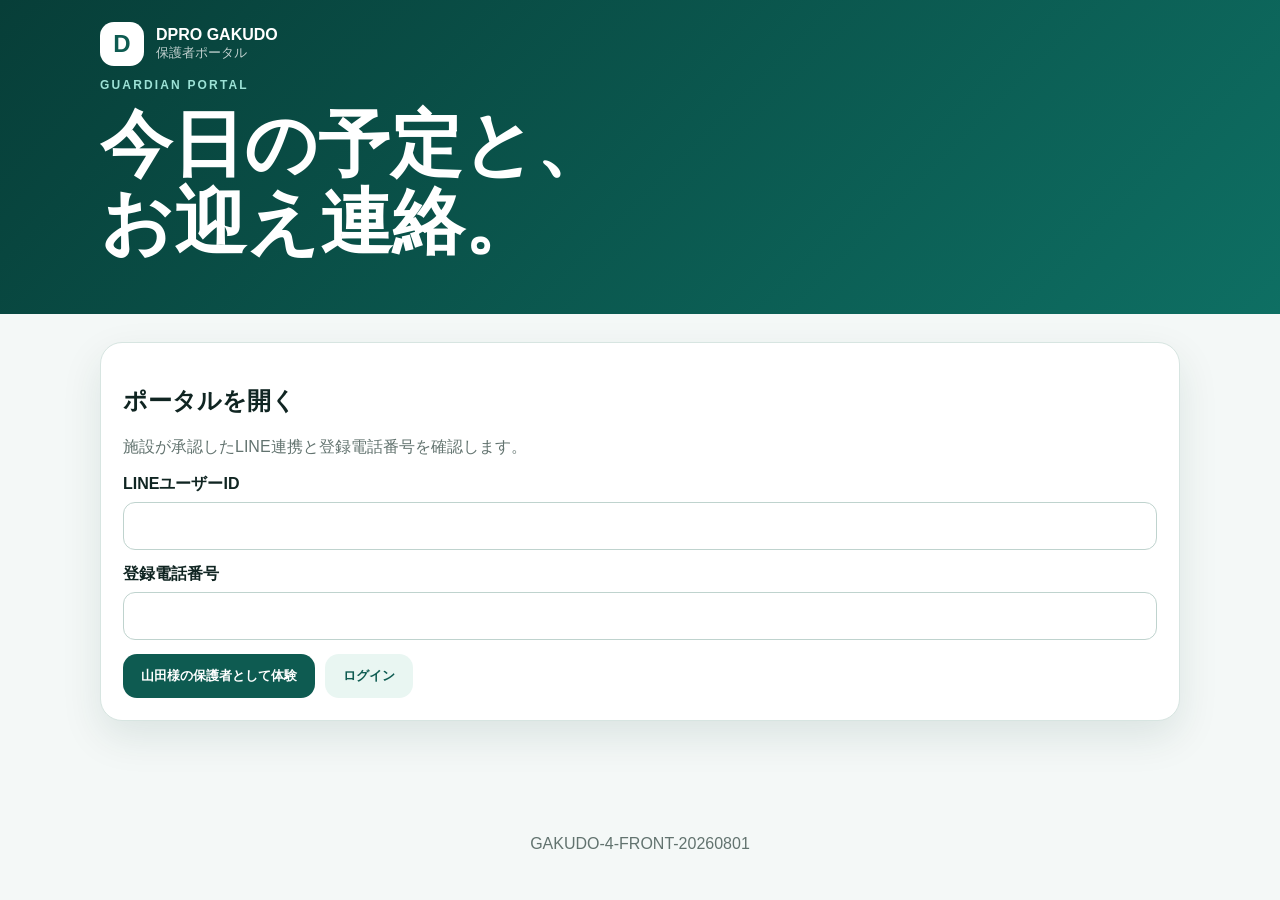
==== member.html @ 1270b54a "Add files via upload" ====
<!doctype html><html lang="ja"><head><meta charset="utf-8"><meta name="viewport" content="width=device-width,initial-scale=1,viewport-fit=cover"><meta name="theme-color" content="#0e5b51"><meta name="robots" content="noindex,nofollow"><title>DPRO 学童保育｜保護者ポータル</title><link rel="stylesheet" href="styles.css"><script src="https://static.line-scdn.net/liff/edge/2/sdk.js"></script></head><body><header class="hero compact"><div class="wrap brand"><span class="mark">D</span><div><strong>DPRO GAKUDO</strong><small>保護者ポータル</small></div></div><div class="wrap"><p class="eyebrow">GUARDIAN PORTAL</p><h1>今日の予定と、<br>お迎え連絡。</h1></div></header><main class="wrap main"><div id="status" class="status" aria-live="polite"></div><section id="login" class="card"><h2>ポータルを開く</h2><p class="hint">施設が承認したLINE連携と登録電話番号を確認します。</p><div class="field"><label for="lineUserId">LINEユーザーID</label><input id="lineUserId" class="control" autocomplete="off"></div><div class="field"><label for="phone">登録電話番号</label><input id="phone" class="control" type="tel" inputmode="tel"></div><div class="buttons"><button id="demoLogin" class="btn primary" type="button">山田様の保護者として体験</button><button id="loginBtn" class="btn secondary" type="button">ログイン</button></div></section><section id="portal" class="hidden"><div class="card profile"><div><span class="badge">保護者</span><h2 id="guardianName"></h2><p id="facilityName" class="muted"></p></div><button id="logout" class="btn danger" type="button">ログアウト</button></div><section class="card"><div class="section-head"><h2>児童・利用予定</h2><button id="reload" class="mini" type="button">更新</button></div><div id="children"></div></section><section class="card"><h2>欠席・利用変更</h2><form id="changeForm"><div class="two"><div class="field"><label>児童</label><select id="changeChild" class="control"></select></div><div class="field"><label>対象日</label><input id="changeDate" class="control" type="date" required></div></div><div class="field"><label>申請内容</label><select id="changeType" class="control"><option value="absence">欠席</option><option value="add_day">利用日を追加</option><option value="change_arrival">入室時刻を変更</option><option value="change_departure">退室時刻を変更</option><option value="change_method">退室方法を変更</option></select></div><div class="two"><div class="field"><label>入室時刻</label><input id="arrivalTime" class="control" type="time" step="1800"></div><div class="field"><label>退室時刻</label><input id="departureTime" class="control" type="time" step="1800"></div></div><div class="field"><label>退室方法</label><select id="departureMethod" class="control"><option value="">変更なし</option><option value="guardian_pickup">保護者お迎え</option><option value="authorized_pickup">代理お迎え</option><option value="solo_return">一人帰り</option><option value="facility_shuttle">施設送迎</option><option value="other">その他</option></select></div><div class="field"><label>理由・連絡事項</label><textarea id="changeReason" class="control" maxlength="1000"></textarea></div><button class="btn primary" type="submit">申請を送信</button></form></section><section class="card"><h2>お迎え変更</h2><form id="pickupForm"><div class="two"><div class="field"><label>児童</label><select id="pickupChild" class="control"></select></div><div class="field"><label>対象日</label><input id="pickupDate" class="control" type="date" required></div></div><div class="two"><div class="field"><label>退室時刻</label><input id="pickupTime" class="control" type="time" step="1800" required></div><div class="field"><label>お迎え方法</label><select id="pickupMethod" class="control"><option value="guardian_pickup">保護者お迎え</option><option value="authorized_pickup">登録済み代理お迎え</option><option value="solo_return">一人帰り</option><option value="facility_shuttle">施設送迎</option><option value="other">その他</option></select></div></div><div id="pickupPersonField" class="field hidden"><label>代理お迎え者</label><select id="pickupPerson" class="control"></select></div><div class="field"><label>理由・確認事項</label><textarea id="pickupReason" class="control" maxlength="1000"></textarea></div><button class="btn primary" type="submit">お迎え変更を申請</button></form></section><section class="card"><h2>一人帰り許可申請</h2><form id="soloForm"><div class="field"><label>児童</label><select id="soloChild" class="control"></select></div><div class="two"><div class="field"><label>開始日</label><input id="soloFrom" class="control" type="date" required></div><div class="field"><label>終了日</label><input id="soloTo" class="control" type="date" required></div></div><div class="field"><label>許可曜日</label><div id="weekdays" class="checks"><label><input type="checkbox" value="1" checked>月</label><label><input type="checkbox" value="2" checked>火</label><label><input type="checkbox" value="3" checked>水</label><label><input type="checkbox" value="4" checked>木</label><label><input type="checkbox" value="5" checked>金</label></div></div><div class="field"><label>帰宅開始時刻</label><input id="soloTime" class="control" type="time" step="1800" required></div><div class="field"><label>帰宅経路</label><textarea id="routeNote" class="control" maxlength="1000"></textarea></div><div class="field"><label>緊急時の対応</label><textarea id="emergencyInstruction" class="control" maxlength="1000"></textarea></div><button class="btn primary" type="submit">許可申請を送信</button></form></section><section class="card"><h2>施設からのお知らせ</h2><div id="announcements"></div></section><section class="card"><h2>申請履歴</h2><div id="history"></div></section><section class="card"><h2>施設へ連絡</h2><form id="messageForm"><div class="field"><label>児童</label><select id="messageChild" class="control"><option value="">施設全体への連絡</option></select></div><div class="field"><label>件名</label><input id="messageSubject" class="control" maxlength="120"></div><div class="field"><label>連絡内容</label><textarea id="messageBody" class="control" maxlength="2000" required></textarea></div><button class="btn primary" type="submit">施設へ送信</button></form><div id="messages"></div></section></section></main><footer class="footer"><span id="version"></span></footer><script src="config.js"></script><script src="common.js"></script><script src="member.js"></script></body></html>
---- styles.css ----
:root{--green:#0e5b51;--mint:#e9f6f2;--ink:#102522;--muted:#62736f;--line:#d7e5e1;--danger:#a33a3a;--white:#fff;--shadow:0 16px 40px rgba(8,55,49,.1)}*{box-sizing:border-box}html{background:#f4f8f7;color:var(--ink);font-family:-apple-system,BlinkMacSystemFont,"Segoe UI","Noto Sans JP",sans-serif}body{margin:0;overflow-x:hidden}.wrap{width:min(1080px,calc(100% - 32px));margin:auto}.hero{background:linear-gradient(135deg,#073e38,#0e6f63);color:#fff;padding:22px 0 70px;position:relative}.hero.compact{padding-bottom:38px}.brand{display:flex;gap:12px;align-items:center}.brand strong,.brand small{display:block}.brand small{opacity:.75}.mark{display:grid;place-items:center;width:44px;height:44px;border-radius:14px;background:#fff;color:var(--green);font-weight:900;font-size:24px}.hero-copy{padding-top:56px}.eyebrow{font-size:12px;letter-spacing:.18em;font-weight:800;color:#9ce2d6}.hero h1{font-size:clamp(36px,8vw,72px);line-height:1.08;margin:.2em 0}.hero p{max-width:650px}.main{padding:28px 0 72px}.grid,.dashboard{display:grid;grid-template-columns:repeat(3,minmax(0,1fr));gap:18px}.card{background:#fff;border:1px solid var(--line);border-radius:22px;padding:22px;margin:0 0 18px;box-shadow:var(--shadow)}.num{font-weight:900;color:#58a99e}.btn{border:0;border-radius:14px;padding:13px 18px;font-weight:800;cursor:pointer;text-decoration:none;display:inline-flex;justify-content:center}.primary{background:var(--green);color:#fff}.secondary{background:var(--mint);color:var(--green)}.danger{background:#fff0f0;color:var(--danger);border:1px solid #f0caca}.buttons{display:flex;gap:10px;flex-wrap:wrap}.field{margin:0 0 14px}.field label{display:block;font-weight:750;margin-bottom:7px}.control{width:100%;min-height:48px;border:1px solid #bfd3ce;border-radius:12px;padding:10px 12px;background:#fff;font:inherit}textarea.control{min-height:100px;resize:vertical}.two{display:grid;grid-template-columns:1fr 1fr;gap:12px}.status{display:none;padding:14px 16px;border-radius:14px;margin-bottom:16px}.status.show{display:block}.status.ok{background:#e8f7ef;color:#17643e}.status.error{background:#fff0f0;color:#9b3030}.hidden{display:none!important}.profile,.section-head{display:flex;justify-content:space-between;gap:14px;align-items:center}.badge,.pill{display:inline-flex;padding:5px 10px;border-radius:999px;background:var(--mint);color:var(--green);font-size:12px;font-weight:800}.muted,.hint{color:var(--muted)}.child-card{border:1px solid var(--line);border-radius:16px;padding:16px;margin-top:12px}.plan{display:grid;grid-template-columns:100px 1fr auto;gap:12px;align-items:center;border-top:1px solid var(--line);padding:12px 0}.plan:first-of-type{border-top:0}.alert{padding:10px 12px;border-radius:12px;background:#fff4dd;color:#775100;font-weight:700}.item{border-bottom:1px solid var(--line);padding:13px 0}.item:last-child{border-bottom:0}.item h3{margin:0 0 5px}.mini{border:1px solid var(--line);background:#fff;border-radius:10px;padding:8px 12px}.checks{display:flex;gap:8px;flex-wrap:wrap}.checks label{background:var(--mint);padding:9px 11px;border-radius:10px}.footer{text-align:center;padding:24px;color:var(--muted)}@media(max-width:760px){.grid,.two{grid-template-columns:1fr}.profile{align-items:flex-start}.plan{grid-template-columns:1fr}.buttons .btn{width:100%}.hero h1{font-size:40px}.card{padding:18px;border-radius:18px}}
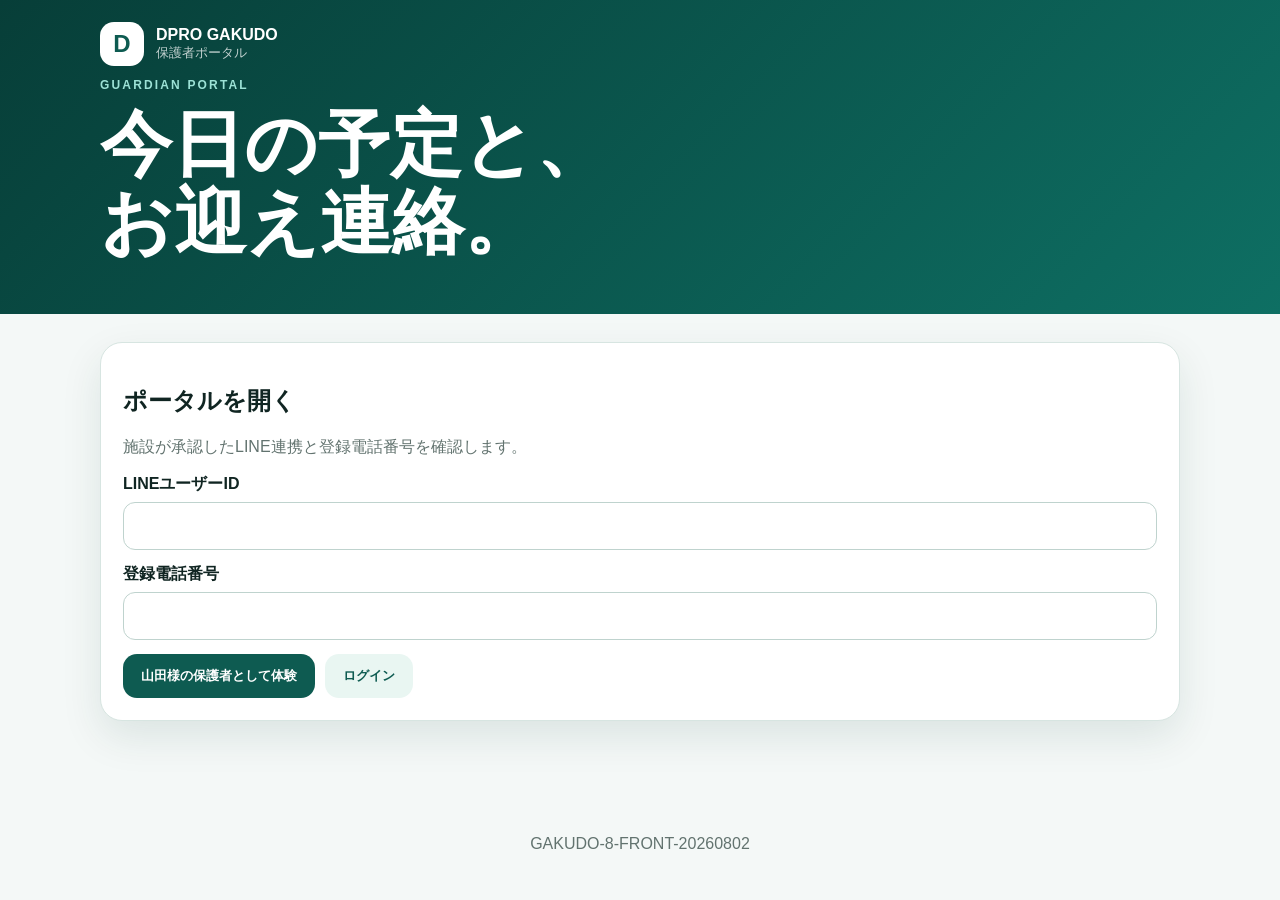
==== commit e7ff8b2d: "Add files via upload" ====
--- a/member.html
+++ b/member.html
@@ -1 +1,2 @@
-<!doctype html><html lang="ja"><head><meta charset="utf-8"><meta name="viewport" content="width=device-width,initial-scale=1,viewport-fit=cover"><meta name="theme-color" content="#0e5b51"><meta name="robots" content="noindex,nofollow"><title>DPRO 学童保育｜保護者ポータル</title><link rel="stylesheet" href="styles.css"><script src="https://static.line-scdn.net/liff/edge/2/sdk.js"></script></head><body><header class="hero compact"><div class="wrap brand"><span class="mark">D</span><div><strong>DPRO GAKUDO</strong><small>保護者ポータル</small></div></div><div class="wrap"><p class="eyebrow">GUARDIAN PORTAL</p><h1>今日の予定と、<br>お迎え連絡。</h1></div></header><main class="wrap main"><div id="status" class="status" aria-live="polite"></div><section id="login" class="card"><h2>ポータルを開く</h2><p class="hint">施設が承認したLINE連携と登録電話番号を確認します。</p><div class="field"><label for="lineUserId">LINEユーザーID</label><input id="lineUserId" class="control" autocomplete="off"></div><div class="field"><label for="phone">登録電話番号</label><input id="phone" class="control" type="tel" inputmode="tel"></div><div class="buttons"><button id="demoLogin" class="btn primary" type="button">山田様の保護者として体験</button><button id="loginBtn" class="btn secondary" type="button">ログイン</button></div></section><section id="portal" class="hidden"><div class="card profile"><div><span class="badge">保護者</span><h2 id="guardianName"></h2><p id="facilityName" class="muted"></p></div><button id="logout" class="btn danger" type="button">ログアウト</button></div><section class="card"><div class="section-head"><h2>児童・利用予定</h2><button id="reload" class="mini" type="button">更新</button></div><div id="children"></div></section><section class="card"><h2>欠席・利用変更</h2><form id="changeForm"><div class="two"><div class="field"><label>児童</label><select id="changeChild" class="control"></select></div><div class="field"><label>対象日</label><input id="changeDate" class="control" type="date" required></div></div><div class="field"><label>申請内容</label><select id="changeType" class="control"><option value="absence">欠席</option><option value="add_day">利用日を追加</option><option value="change_arrival">入室時刻を変更</option><option value="change_departure">退室時刻を変更</option><option value="change_method">退室方法を変更</option></select></div><div class="two"><div class="field"><label>入室時刻</label><input id="arrivalTime" class="control" type="time" step="1800"></div><div class="field"><label>退室時刻</label><input id="departureTime" class="control" type="time" step="1800"></div></div><div class="field"><label>退室方法</label><select id="departureMethod" class="control"><option value="">変更なし</option><option value="guardian_pickup">保護者お迎え</option><option value="authorized_pickup">代理お迎え</option><option value="solo_return">一人帰り</option><option value="facility_shuttle">施設送迎</option><option value="other">その他</option></select></div><div class="field"><label>理由・連絡事項</label><textarea id="changeReason" class="control" maxlength="1000"></textarea></div><button class="btn primary" type="submit">申請を送信</button></form></section><section class="card"><h2>お迎え変更</h2><form id="pickupForm"><div class="two"><div class="field"><label>児童</label><select id="pickupChild" class="control"></select></div><div class="field"><label>対象日</label><input id="pickupDate" class="control" type="date" required></div></div><div class="two"><div class="field"><label>退室時刻</label><input id="pickupTime" class="control" type="time" step="1800" required></div><div class="field"><label>お迎え方法</label><select id="pickupMethod" class="control"><option value="guardian_pickup">保護者お迎え</option><option value="authorized_pickup">登録済み代理お迎え</option><option value="solo_return">一人帰り</option><option value="facility_shuttle">施設送迎</option><option value="other">その他</option></select></div></div><div id="pickupPersonField" class="field hidden"><label>代理お迎え者</label><select id="pickupPerson" class="control"></select></div><div class="field"><label>理由・確認事項</label><textarea id="pickupReason" class="control" maxlength="1000"></textarea></div><button class="btn primary" type="submit">お迎え変更を申請</button></form></section><section class="card"><h2>一人帰り許可申請</h2><form id="soloForm"><div class="field"><label>児童</label><select id="soloChild" class="control"></select></div><div class="two"><div class="field"><label>開始日</label><input id="soloFrom" class="control" type="date" required></div><div class="field"><label>終了日</label><input id="soloTo" class="control" type="date" required></div></div><div class="field"><label>許可曜日</label><div id="weekdays" class="checks"><label><input type="checkbox" value="1" checked>月</label><label><input type="checkbox" value="2" checked>火</label><label><input type="checkbox" value="3" checked>水</label><label><input type="checkbox" value="4" checked>木</label><label><input type="checkbox" value="5" checked>金</label></div></div><div class="field"><label>帰宅開始時刻</label><input id="soloTime" class="control" type="time" step="1800" required></div><div class="field"><label>帰宅経路</label><textarea id="routeNote" class="control" maxlength="1000"></textarea></div><div class="field"><label>緊急時の対応</label><textarea id="emergencyInstruction" class="control" maxlength="1000"></textarea></div><button class="btn primary" type="submit">許可申請を送信</button></form></section><section class="card"><h2>施設からのお知らせ</h2><div id="announcements"></div></section><section class="card"><h2>申請履歴</h2><div id="history"></div></section><section class="card"><h2>施設へ連絡</h2><form id="messageForm"><div class="field"><label>児童</label><select id="messageChild" class="control"><option value="">施設全体への連絡</option></select></div><div class="field"><label>件名</label><input id="messageSubject" class="control" maxlength="120"></div><div class="field"><label>連絡内容</label><textarea id="messageBody" class="control" maxlength="2000" required></textarea></div><button class="btn primary" type="submit">施設へ送信</button></form><div id="messages"></div></section></section></main><footer class="footer"><span id="version"></span></footer><script src="config.js"></script><script src="common.js"></script><script src="member.js"></script></body></html>+<!DOCTYPE html>
+<html lang="ja"><head><meta charset="utf-8"/><meta content="width=device-width,initial-scale=1,viewport-fit=cover" name="viewport"/><meta content="#0e5b51" name="theme-color"/><meta content="noindex,nofollow" name="robots"/><title>DPRO 学童保育｜保護者ポータル</title><link href="styles.css" rel="stylesheet"/><script src="https://static.line-scdn.net/liff/edge/2/sdk.js"></script></head><body><header class="hero compact"><div class="wrap brand"><span class="mark">D</span><div><strong>DPRO GAKUDO</strong><small>保護者ポータル</small></div></div><div class="wrap"><p class="eyebrow">GUARDIAN PORTAL</p><h1>今日の予定と、<br/>お迎え連絡。</h1></div></header><main class="wrap main"><div aria-live="polite" class="status" id="status"></div><section class="card" id="login"><h2>ポータルを開く</h2><p class="hint">施設が承認したLINE連携と登録電話番号を確認します。</p><div class="field"><label for="lineUserId">LINEユーザーID</label><input autocomplete="off" class="control" id="lineUserId"/></div><div class="field"><label for="phone">登録電話番号</label><input class="control" id="phone" inputmode="tel" type="tel"/></div><div class="buttons"><button class="btn primary" id="demoLogin" type="button">山田様の保護者として体験</button><button class="btn secondary" id="loginBtn" type="button">ログイン</button></div></section><section class="hidden" id="portal"><div class="card profile"><div><span class="badge">保護者</span><h2 id="guardianName"></h2><p class="muted" id="facilityName"></p></div><button class="btn danger" id="logout" type="button">ログアウト</button></div><section class="card"><div class="section-head"><h2>児童・利用予定</h2><button class="mini" id="reload" type="button">更新</button></div><div id="children"></div></section><section class="card"><h2>欠席・利用変更</h2><form id="changeForm"><div class="two"><div class="field"><label>児童</label><select class="control" id="changeChild"></select></div><div class="field"><label>対象日</label><input class="control" id="changeDate" required="" type="date"/></div></div><div class="field"><label>申請内容</label><select class="control" id="changeType"><option value="absence">欠席</option><option value="add_day">利用日を追加</option><option value="change_arrival">入室時刻を変更</option><option value="change_departure">退室時刻を変更</option><option value="change_method">退室方法を変更</option></select></div><div class="two"><div class="field"><label>入室時刻</label><input class="control" id="arrivalTime" step="1800" type="time"/></div><div class="field"><label>退室時刻</label><input class="control" id="departureTime" step="1800" type="time"/></div></div><div class="field"><label>退室方法</label><select class="control" id="departureMethod"><option value="">変更なし</option><option value="guardian_pickup">保護者お迎え</option><option value="authorized_pickup">代理お迎え</option><option value="solo_return">一人帰り</option><option value="facility_shuttle">施設送迎</option><option value="other">その他</option></select></div><div class="field"><label>理由・連絡事項</label><textarea class="control" id="changeReason" maxlength="1000"></textarea></div><button class="btn primary" type="submit">申請を送信</button></form></section><section class="card"><h2>お迎え変更</h2><form id="pickupForm"><div class="two"><div class="field"><label>児童</label><select class="control" id="pickupChild"></select></div><div class="field"><label>対象日</label><input class="control" id="pickupDate" required="" type="date"/></div></div><div class="two"><div class="field"><label>退室時刻</label><input class="control" id="pickupTime" required="" step="1800" type="time"/></div><div class="field"><label>お迎え方法</label><select class="control" id="pickupMethod"><option value="guardian_pickup">保護者お迎え</option><option value="authorized_pickup">登録済み代理お迎え</option><option value="solo_return">一人帰り</option><option value="facility_shuttle">施設送迎</option><option value="other">その他</option></select></div></div><div class="field hidden" id="pickupPersonField"><label>代理お迎え者</label><select class="control" id="pickupPerson"></select></div><div class="field"><label>理由・確認事項</label><textarea class="control" id="pickupReason" maxlength="1000"></textarea></div><button class="btn primary" type="submit">お迎え変更を申請</button></form></section><section class="card"><h2>一人帰り許可申請</h2><form id="soloForm"><div class="field"><label>児童</label><select class="control" id="soloChild"></select></div><div class="two"><div class="field"><label>開始日</label><input class="control" id="soloFrom" required="" type="date"/></div><div class="field"><label>終了日</label><input class="control" id="soloTo" required="" type="date"/></div></div><div class="field"><label>許可曜日</label><div class="checks" id="weekdays"><label><input checked="" type="checkbox" value="1"/>月</label><label><input checked="" type="checkbox" value="2"/>火</label><label><input checked="" type="checkbox" value="3"/>水</label><label><input checked="" type="checkbox" value="4"/>木</label><label><input checked="" type="checkbox" value="5"/>金</label></div></div><div class="field"><label>帰宅開始時刻</label><input class="control" id="soloTime" required="" step="1800" type="time"/></div><div class="field"><label>帰宅経路</label><textarea class="control" id="routeNote" maxlength="1000"></textarea></div><div class="field"><label>緊急時の対応</label><textarea class="control" id="emergencyInstruction" maxlength="1000"></textarea></div><button class="btn primary" type="submit">許可申請を送信</button></form></section><section class="card holiday-card"><div class="section-head"><div><h2>長期休暇利用申請</h2><p class="muted">夏休みなどの利用希望日をまとめて申請します。</p></div><button class="mini" id="holidayReload" type="button">更新</button></div><div id="holidayPeriods"></div><form id="holidayForm"><div class="two"><div class="field"><label>児童</label><select class="control" id="holidayChild"></select></div><div class="field"><label>対象期間</label><select class="control" id="holidayPeriod"></select></div></div><div class="field"><label>利用希望日</label><div class="holiday-date-grid" id="holidayDates"></div></div><div class="two"><div class="field"><label>登所予定</label><input class="control" id="holidayArrival" step="1800" type="time" value="08:00"/></div><div class="field"><label>退所予定</label><input class="control" id="holidayDeparture" step="1800" type="time" value="18:00"/></div></div><div class="field"><label>退室方法</label><select class="control" id="holidayMethod"><option value="guardian_pickup">保護者お迎え</option><option value="authorized_pickup">登録済み代理お迎え</option><option value="solo_return">一人帰り</option><option value="facility_shuttle">施設送迎</option><option value="other">その他</option></select></div><div class="field"><label>連絡事項</label><textarea class="control" id="holidayNote" maxlength="2000"></textarea></div><button class="btn primary" type="submit">長期休暇利用を申請</button></form><h3>申請状況</h3><div id="holidayApplications"></div></section><section class="card"><h2>施設からのお知らせ</h2><div id="announcements"></div></section><section class="card"><h2>申請履歴</h2><div id="history"></div></section><section class="card"><h2>施設へ連絡</h2><form id="messageForm"><div class="field"><label>児童</label><select class="control" id="messageChild"><option value="">施設全体への連絡</option></select></div><div class="field"><label>件名</label><input class="control" id="messageSubject" maxlength="120"/></div><div class="field"><label>連絡内容</label><textarea class="control" id="messageBody" maxlength="2000" required=""></textarea></div><button class="btn primary" type="submit">施設へ送信</button></form><div id="messages"></div></section></section></main><footer class="footer"><span id="version"></span></footer><script src="config.js"></script><script src="common.js"></script><script src="member.js"></script></body></html>
--- a/styles.css
+++ b/styles.css
@@ -1 +1,6 @@
-:root{--green:#0e5b51;--mint:#e9f6f2;--ink:#102522;--muted:#62736f;--line:#d7e5e1;--danger:#a33a3a;--white:#fff;--shadow:0 16px 40px rgba(8,55,49,.1)}*{box-sizing:border-box}html{background:#f4f8f7;color:var(--ink);font-family:-apple-system,BlinkMacSystemFont,"Segoe UI","Noto Sans JP",sans-serif}body{margin:0;overflow-x:hidden}.wrap{width:min(1080px,calc(100% - 32px));margin:auto}.hero{background:linear-gradient(135deg,#073e38,#0e6f63);color:#fff;padding:22px 0 70px;position:relative}.hero.compact{padding-bottom:38px}.brand{display:flex;gap:12px;align-items:center}.brand strong,.brand small{display:block}.brand small{opacity:.75}.mark{display:grid;place-items:center;width:44px;height:44px;border-radius:14px;background:#fff;color:var(--green);font-weight:900;font-size:24px}.hero-copy{padding-top:56px}.eyebrow{font-size:12px;letter-spacing:.18em;font-weight:800;color:#9ce2d6}.hero h1{font-size:clamp(36px,8vw,72px);line-height:1.08;margin:.2em 0}.hero p{max-width:650px}.main{padding:28px 0 72px}.grid,.dashboard{display:grid;grid-template-columns:repeat(3,minmax(0,1fr));gap:18px}.card{background:#fff;border:1px solid var(--line);border-radius:22px;padding:22px;margin:0 0 18px;box-shadow:var(--shadow)}.num{font-weight:900;color:#58a99e}.btn{border:0;border-radius:14px;padding:13px 18px;font-weight:800;cursor:pointer;text-decoration:none;display:inline-flex;justify-content:center}.primary{background:var(--green);color:#fff}.secondary{background:var(--mint);color:var(--green)}.danger{background:#fff0f0;color:var(--danger);border:1px solid #f0caca}.buttons{display:flex;gap:10px;flex-wrap:wrap}.field{margin:0 0 14px}.field label{display:block;font-weight:750;margin-bottom:7px}.control{width:100%;min-height:48px;border:1px solid #bfd3ce;border-radius:12px;padding:10px 12px;background:#fff;font:inherit}textarea.control{min-height:100px;resize:vertical}.two{display:grid;grid-template-columns:1fr 1fr;gap:12px}.status{display:none;padding:14px 16px;border-radius:14px;margin-bottom:16px}.status.show{display:block}.status.ok{background:#e8f7ef;color:#17643e}.status.error{background:#fff0f0;color:#9b3030}.hidden{display:none!important}.profile,.section-head{display:flex;justify-content:space-between;gap:14px;align-items:center}.badge,.pill{display:inline-flex;padding:5px 10px;border-radius:999px;background:var(--mint);color:var(--green);font-size:12px;font-weight:800}.muted,.hint{color:var(--muted)}.child-card{border:1px solid var(--line);border-radius:16px;padding:16px;margin-top:12px}.plan{display:grid;grid-template-columns:100px 1fr auto;gap:12px;align-items:center;border-top:1px solid var(--line);padding:12px 0}.plan:first-of-type{border-top:0}.alert{padding:10px 12px;border-radius:12px;background:#fff4dd;color:#775100;font-weight:700}.item{border-bottom:1px solid var(--line);padding:13px 0}.item:last-child{border-bottom:0}.item h3{margin:0 0 5px}.mini{border:1px solid var(--line);background:#fff;border-radius:10px;padding:8px 12px}.checks{display:flex;gap:8px;flex-wrap:wrap}.checks label{background:var(--mint);padding:9px 11px;border-radius:10px}.footer{text-align:center;padding:24px;color:var(--muted)}@media(max-width:760px){.grid,.two{grid-template-columns:1fr}.profile{align-items:flex-start}.plan{grid-template-columns:1fr}.buttons .btn{width:100%}.hero h1{font-size:40px}.card{padding:18px;border-radius:18px}}+:root{--green:#0e5b51;--mint:#e9f6f2;--ink:#102522;--muted:#62736f;--line:#d7e5e1;--danger:#a33a3a;--white:#fff;--shadow:0 16px 40px rgba(8,55,49,.1)}*{box-sizing:border-box}html{background:#f4f8f7;color:var(--ink);font-family:-apple-system,BlinkMacSystemFont,"Segoe UI","Noto Sans JP",sans-serif}body{margin:0;overflow-x:hidden}.wrap{width:min(1080px,calc(100% - 32px));margin:auto}.hero{background:linear-gradient(135deg,#073e38,#0e6f63);color:#fff;padding:22px 0 70px;position:relative}.hero.compact{padding-bottom:38px}.brand{display:flex;gap:12px;align-items:center}.brand strong,.brand small{display:block}.brand small{opacity:.75}.mark{display:grid;place-items:center;width:44px;height:44px;border-radius:14px;background:#fff;color:var(--green);font-weight:900;font-size:24px}.hero-copy{padding-top:56px}.eyebrow{font-size:12px;letter-spacing:.18em;font-weight:800;color:#9ce2d6}.hero h1{font-size:clamp(36px,8vw,72px);line-height:1.08;margin:.2em 0}.hero p{max-width:650px}.main{padding:28px 0 72px}.grid,.dashboard{display:grid;grid-template-columns:repeat(3,minmax(0,1fr));gap:18px}.card{background:#fff;border:1px solid var(--line);border-radius:22px;padding:22px;margin:0 0 18px;box-shadow:var(--shadow)}.num{font-weight:900;color:#58a99e}.btn{border:0;border-radius:14px;padding:13px 18px;font-weight:800;cursor:pointer;text-decoration:none;display:inline-flex;justify-content:center}.primary{background:var(--green);color:#fff}.secondary{background:var(--mint);color:var(--green)}.danger{background:#fff0f0;color:var(--danger);border:1px solid #f0caca}.buttons{display:flex;gap:10px;flex-wrap:wrap}.field{margin:0 0 14px}.field label{display:block;font-weight:750;margin-bottom:7px}.control{width:100%;min-height:48px;border:1px solid #bfd3ce;border-radius:12px;padding:10px 12px;background:#fff;font:inherit}textarea.control{min-height:100px;resize:vertical}.two{display:grid;grid-template-columns:1fr 1fr;gap:12px}.status{display:none;padding:14px 16px;border-radius:14px;margin-bottom:16px}.status.show{display:block}.status.ok{background:#e8f7ef;color:#17643e}.status.error{background:#fff0f0;color:#9b3030}.hidden{display:none!important}.profile,.section-head{display:flex;justify-content:space-between;gap:14px;align-items:center}.badge,.pill{display:inline-flex;padding:5px 10px;border-radius:999px;background:var(--mint);color:var(--green);font-size:12px;font-weight:800}.muted,.hint{color:var(--muted)}.child-card{border:1px solid var(--line);border-radius:16px;padding:16px;margin-top:12px}.plan{display:grid;grid-template-columns:100px 1fr auto;gap:12px;align-items:center;border-top:1px solid var(--line);padding:12px 0}.plan:first-of-type{border-top:0}.alert{padding:10px 12px;border-radius:12px;background:#fff4dd;color:#775100;font-weight:700}.item{border-bottom:1px solid var(--line);padding:13px 0}.item:last-child{border-bottom:0}.item h3{margin:0 0 5px}.mini{border:1px solid var(--line);background:#fff;border-radius:10px;padding:8px 12px}.checks{display:flex;gap:8px;flex-wrap:wrap}.checks label{background:var(--mint);padding:9px 11px;border-radius:10px}.footer{text-align:center;padding:24px;color:var(--muted)}@media(max-width:760px){.grid,.two{grid-template-columns:1fr}.profile{align-items:flex-start}.plan{grid-template-columns:1fr}.buttons .btn{width:100%}.hero h1{font-size:40px}.card{padding:18px;border-radius:18px}}
+/* GAKUDO-5 staff operations */
+.staff-page{background:#eef5f3}.staff-profile{display:flex;justify-content:space-between;align-items:center}.summary-grid{display:grid;grid-template-columns:repeat(6,minmax(0,1fr));gap:12px;margin-bottom:18px}.summary-card{background:#fff;border:1px solid var(--line);border-radius:16px;padding:14px;box-shadow:var(--shadow)}.summary-card span{display:block;color:var(--muted);font-size:12px;font-weight:700}.summary-card strong{font-size:30px}.summary-alert{background:#fff4dd;border-color:#efca72}.compact-control{width:auto;min-width:150px}.staff-child-list{display:grid;gap:14px}.staff-child-card{border:1px solid var(--line);border-left:7px solid #8ca8a2;border-radius:18px;padding:16px;background:#fff}.staff-child-card.state-arrived,.staff-child-card.state-pickup_waiting{border-left-color:#19866f}.staff-child-card.state-overdue_arrival,.staff-child-card.state-overdue_departure{border-left-color:#d07814;background:#fffbf2}.staff-child-card.state-departed{opacity:.7}.staff-child-card.state-absent{border-left-color:#999;background:#f7f7f7}.staff-child-main{display:flex;justify-content:space-between;gap:14px}.staff-child-title{display:flex;align-items:center;gap:8px;flex-wrap:wrap}.staff-child-title h3{margin:0}.state-badge,.allergy-badge{display:inline-flex;border-radius:999px;padding:5px 9px;font-size:12px;font-weight:800}.state-badge{background:var(--mint);color:var(--green)}.allergy-badge{background:#fff0d5;color:#754d00}.pickup-note,.guardian-note{border-radius:10px;padding:9px 11px}.pickup-note{background:#eef8ff}.guardian-note{background:#f6f0ff}.operation-buttons{display:flex;gap:8px;flex-wrap:wrap;margin-top:12px}.subform{margin-top:16px;border-top:1px solid var(--line);padding-top:16px}.handoff-item{display:flex;justify-content:space-between;gap:14px;border-bottom:1px solid var(--line);padding:13px 0}.handoff-item.priority-urgent,.handoff-item.priority-high{background:#fff8ee;padding:13px;border-radius:12px;margin:8px 0}.staff-dialog{width:min(680px,calc(100% - 24px));border:0;border-radius:22px;padding:24px;box-shadow:0 30px 90px rgba(0,0,0,.3)}.staff-dialog::backdrop{background:rgba(0,28,25,.5)}.dialog-close{float:right;border:0;background:#eee;border-radius:999px;width:36px;height:36px;font-size:24px}.allergy-panel{background:#fff1d9;border:1px solid #efc46f;border-radius:14px;padding:14px;margin:12px 0}.check-line{display:flex;gap:8px;align-items:center;margin:12px 0;font-weight:750}
+@media(max-width:900px){.summary-grid{grid-template-columns:repeat(3,1fr)}}@media(max-width:620px){.summary-grid{grid-template-columns:repeat(2,1fr)}.staff-profile,.staff-child-main,.handoff-item{align-items:flex-start;flex-direction:column}.compact-control{width:100%}.operation-buttons .btn{flex:1}.staff-dialog{padding:18px}}
+
+.holiday-date-grid{display:grid;grid-template-columns:repeat(4,minmax(0,1fr));gap:8px}.holiday-date{display:grid;gap:4px;border:1px solid var(--line);border-radius:12px;padding:10px;background:#f8fbfa}.holiday-date input{width:20px;height:20px}.holiday-date small{color:var(--muted)}.holiday-date.disabled{opacity:.55;background:#f3f3f3}@media(max-width:760px){.holiday-date-grid{grid-template-columns:repeat(2,1fr)}}
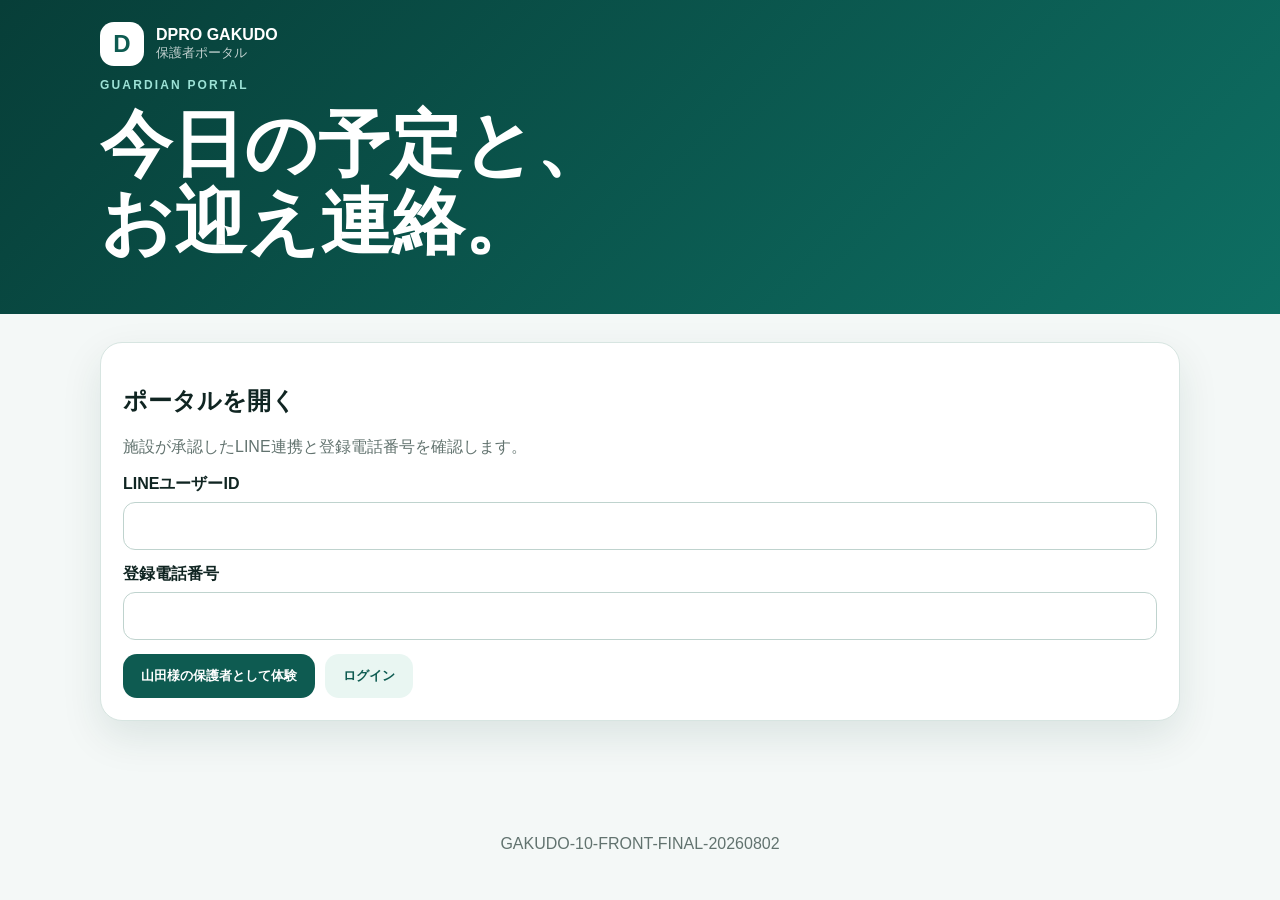
==== commit 4662e5c7: "Fix GAKUDO owner UI and demo previews" ====
--- a/member.html
+++ b/member.html
@@ -1,2 +1,21 @@
 <!DOCTYPE html>
-<html lang="ja"><head><meta charset="utf-8"/><meta content="width=device-width,initial-scale=1,viewport-fit=cover" name="viewport"/><meta content="#0e5b51" name="theme-color"/><meta content="noindex,nofollow" name="robots"/><title>DPRO 学童保育｜保護者ポータル</title><link href="styles.css" rel="stylesheet"/><script src="https://static.line-scdn.net/liff/edge/2/sdk.js"></script></head><body><header class="hero compact"><div class="wrap brand"><span class="mark">D</span><div><strong>DPRO GAKUDO</strong><small>保護者ポータル</small></div></div><div class="wrap"><p class="eyebrow">GUARDIAN PORTAL</p><h1>今日の予定と、<br/>お迎え連絡。</h1></div></header><main class="wrap main"><div aria-live="polite" class="status" id="status"></div><section class="card" id="login"><h2>ポータルを開く</h2><p class="hint">施設が承認したLINE連携と登録電話番号を確認します。</p><div class="field"><label for="lineUserId">LINEユーザーID</label><input autocomplete="off" class="control" id="lineUserId"/></div><div class="field"><label for="phone">登録電話番号</label><input class="control" id="phone" inputmode="tel" type="tel"/></div><div class="buttons"><button class="btn primary" id="demoLogin" type="button">山田様の保護者として体験</button><button class="btn secondary" id="loginBtn" type="button">ログイン</button></div></section><section class="hidden" id="portal"><div class="card profile"><div><span class="badge">保護者</span><h2 id="guardianName"></h2><p class="muted" id="facilityName"></p></div><button class="btn danger" id="logout" type="button">ログアウト</button></div><section class="card"><div class="section-head"><h2>児童・利用予定</h2><button class="mini" id="reload" type="button">更新</button></div><div id="children"></div></section><section class="card"><h2>欠席・利用変更</h2><form id="changeForm"><div class="two"><div class="field"><label>児童</label><select class="control" id="changeChild"></select></div><div class="field"><label>対象日</label><input class="control" id="changeDate" required="" type="date"/></div></div><div class="field"><label>申請内容</label><select class="control" id="changeType"><option value="absence">欠席</option><option value="add_day">利用日を追加</option><option value="change_arrival">入室時刻を変更</option><option value="change_departure">退室時刻を変更</option><option value="change_method">退室方法を変更</option></select></div><div class="two"><div class="field"><label>入室時刻</label><input class="control" id="arrivalTime" step="1800" type="time"/></div><div class="field"><label>退室時刻</label><input class="control" id="departureTime" step="1800" type="time"/></div></div><div class="field"><label>退室方法</label><select class="control" id="departureMethod"><option value="">変更なし</option><option value="guardian_pickup">保護者お迎え</option><option value="authorized_pickup">代理お迎え</option><option value="solo_return">一人帰り</option><option value="facility_shuttle">施設送迎</option><option value="other">その他</option></select></div><div class="field"><label>理由・連絡事項</label><textarea class="control" id="changeReason" maxlength="1000"></textarea></div><button class="btn primary" type="submit">申請を送信</button></form></section><section class="card"><h2>お迎え変更</h2><form id="pickupForm"><div class="two"><div class="field"><label>児童</label><select class="control" id="pickupChild"></select></div><div class="field"><label>対象日</label><input class="control" id="pickupDate" required="" type="date"/></div></div><div class="two"><div class="field"><label>退室時刻</label><input class="control" id="pickupTime" required="" step="1800" type="time"/></div><div class="field"><label>お迎え方法</label><select class="control" id="pickupMethod"><option value="guardian_pickup">保護者お迎え</option><option value="authorized_pickup">登録済み代理お迎え</option><option value="solo_return">一人帰り</option><option value="facility_shuttle">施設送迎</option><option value="other">その他</option></select></div></div><div class="field hidden" id="pickupPersonField"><label>代理お迎え者</label><select class="control" id="pickupPerson"></select></div><div class="field"><label>理由・確認事項</label><textarea class="control" id="pickupReason" maxlength="1000"></textarea></div><button class="btn primary" type="submit">お迎え変更を申請</button></form></section><section class="card"><h2>一人帰り許可申請</h2><form id="soloForm"><div class="field"><label>児童</label><select class="control" id="soloChild"></select></div><div class="two"><div class="field"><label>開始日</label><input class="control" id="soloFrom" required="" type="date"/></div><div class="field"><label>終了日</label><input class="control" id="soloTo" required="" type="date"/></div></div><div class="field"><label>許可曜日</label><div class="checks" id="weekdays"><label><input checked="" type="checkbox" value="1"/>月</label><label><input checked="" type="checkbox" value="2"/>火</label><label><input checked="" type="checkbox" value="3"/>水</label><label><input checked="" type="checkbox" value="4"/>木</label><label><input checked="" type="checkbox" value="5"/>金</label></div></div><div class="field"><label>帰宅開始時刻</label><input class="control" id="soloTime" required="" step="1800" type="time"/></div><div class="field"><label>帰宅経路</label><textarea class="control" id="routeNote" maxlength="1000"></textarea></div><div class="field"><label>緊急時の対応</label><textarea class="control" id="emergencyInstruction" maxlength="1000"></textarea></div><button class="btn primary" type="submit">許可申請を送信</button></form></section><section class="card holiday-card"><div class="section-head"><div><h2>長期休暇利用申請</h2><p class="muted">夏休みなどの利用希望日をまとめて申請します。</p></div><button class="mini" id="holidayReload" type="button">更新</button></div><div id="holidayPeriods"></div><form id="holidayForm"><div class="two"><div class="field"><label>児童</label><select class="control" id="holidayChild"></select></div><div class="field"><label>対象期間</label><select class="control" id="holidayPeriod"></select></div></div><div class="field"><label>利用希望日</label><div class="holiday-date-grid" id="holidayDates"></div></div><div class="two"><div class="field"><label>登所予定</label><input class="control" id="holidayArrival" step="1800" type="time" value="08:00"/></div><div class="field"><label>退所予定</label><input class="control" id="holidayDeparture" step="1800" type="time" value="18:00"/></div></div><div class="field"><label>退室方法</label><select class="control" id="holidayMethod"><option value="guardian_pickup">保護者お迎え</option><option value="authorized_pickup">登録済み代理お迎え</option><option value="solo_return">一人帰り</option><option value="facility_shuttle">施設送迎</option><option value="other">その他</option></select></div><div class="field"><label>連絡事項</label><textarea class="control" id="holidayNote" maxlength="2000"></textarea></div><button class="btn primary" type="submit">長期休暇利用を申請</button></form><h3>申請状況</h3><div id="holidayApplications"></div></section><section class="card"><h2>施設からのお知らせ</h2><div id="announcements"></div></section><section class="card"><h2>申請履歴</h2><div id="history"></div></section><section class="card"><h2>施設へ連絡</h2><form id="messageForm"><div class="field"><label>児童</label><select class="control" id="messageChild"><option value="">施設全体への連絡</option></select></div><div class="field"><label>件名</label><input class="control" id="messageSubject" maxlength="120"/></div><div class="field"><label>連絡内容</label><textarea class="control" id="messageBody" maxlength="2000" required=""></textarea></div><button class="btn primary" type="submit">施設へ送信</button></form><div id="messages"></div></section></section></main><footer class="footer"><span id="version"></span></footer><script src="config.js"></script><script src="common.js"></script><script src="member.js"></script></body></html>+<html lang="ja"><head><meta charset="utf-8"/><meta content="width=device-width,initial-scale=1,viewport-fit=cover" name="viewport"/><meta content="#0e5b51" name="theme-color"/><meta content="noindex,nofollow" name="robots"/><title>DPRO 学童保育｜保護者ポータル</title><link href="styles.css" rel="stylesheet"/><script src="https://static.line-scdn.net/liff/edge/2/sdk.js"></script></head><body><header class="hero compact"><div class="wrap brand"><span class="mark">D</span><div><strong>DPRO GAKUDO</strong><small>保護者ポータル</small></div></div><div class="wrap"><p class="eyebrow">GUARDIAN PORTAL</p><h1>今日の予定と、<br/>お迎え連絡。</h1></div></header><main class="wrap main"><div aria-live="polite" class="status" id="status"></div><section class="card" id="login"><h2>ポータルを開く</h2><p class="hint">施設が承認したLINE連携と登録電話番号を確認します。</p><div class="field"><label for="lineUserId">LINEユーザーID</label><input autocomplete="off" class="control" id="lineUserId"/></div><div class="field"><label for="phone">登録電話番号</label><input class="control" id="phone" inputmode="tel" type="tel"/></div><div class="buttons"><button class="btn primary" id="demoLogin" type="button">山田様の保護者として体験</button><button class="btn secondary" id="loginBtn" type="button">ログイン</button></div></section><section class="hidden" id="portal"><div class="card profile"><div><span class="badge">保護者</span><h2 id="guardianName"></h2><p class="muted" id="facilityName"></p></div><button class="btn danger" id="logout" type="button">ログアウト</button></div><section class="card"><div class="section-head"><h2>児童・利用予定</h2><button class="mini" id="reload" type="button">更新</button></div><div id="children"></div></section><section class="card"><h2>欠席・利用変更</h2><form id="changeForm"><div class="two"><div class="field"><label>児童</label><select class="control" id="changeChild"></select></div><div class="field"><label>対象日</label><input class="control" id="changeDate" required="" type="date"/></div></div><div class="field"><label>申請内容</label><select class="control" id="changeType"><option value="absence">欠席</option><option value="add_day">利用日を追加</option><option value="change_arrival">入室時刻を変更</option><option value="change_departure">退室時刻を変更</option><option value="change_method">退室方法を変更</option></select></div><div class="two"><div class="field"><label>入室時刻</label><input class="control" id="arrivalTime" step="1800" type="time"/></div><div class="field"><label>退室時刻</label><input class="control" id="departureTime" step="1800" type="time"/></div></div><div class="field"><label>退室方法</label><select class="control" id="departureMethod"><option value="">変更なし</option><option value="guardian_pickup">保護者お迎え</option><option value="authorized_pickup">代理お迎え</option><option value="solo_return">一人帰り</option><option value="facility_shuttle">施設送迎</option><option value="other">その他</option></select></div><div class="field"><label>理由・連絡事項</label><textarea class="control" id="changeReason" maxlength="1000"></textarea></div><button class="btn primary" type="submit">申請を送信</button></form></section><section class="card"><h2>お迎え変更</h2><form id="pickupForm"><div class="two"><div class="field"><label>児童</label><select class="control" id="pickupChild"></select></div><div class="field"><label>対象日</label><input class="control" id="pickupDate" required="" type="date"/></div></div><div class="two"><div class="field"><label>退室時刻</label><input class="control" id="pickupTime" required="" step="1800" type="time"/></div><div class="field"><label>お迎え方法</label><select class="control" id="pickupMethod"><option value="guardian_pickup">保護者お迎え</option><option value="authorized_pickup">登録済み代理お迎え</option><option value="solo_return">一人帰り</option><option value="facility_shuttle">施設送迎</option><option value="other">その他</option></select></div></div><div class="field hidden" id="pickupPersonField"><label>代理お迎え者</label><select class="control" id="pickupPerson"></select></div><div class="field"><label>理由・確認事項</label><textarea class="control" id="pickupReason" maxlength="1000"></textarea></div><button class="btn primary" type="submit">お迎え変更を申請</button></form></section><section class="card"><h2>一人帰り許可申請</h2><form id="soloForm"><div class="field"><label>児童</label><select class="control" id="soloChild"></select></div><div class="two"><div class="field"><label>開始日</label><input class="control" id="soloFrom" required="" type="date"/></div><div class="field"><label>終了日</label><input class="control" id="soloTo" required="" type="date"/></div></div><div class="field"><label>許可曜日</label><div class="checks" id="weekdays"><label><input checked="" type="checkbox" value="1"/>月</label><label><input checked="" type="checkbox" value="2"/>火</label><label><input checked="" type="checkbox" value="3"/>水</label><label><input checked="" type="checkbox" value="4"/>木</label><label><input checked="" type="checkbox" value="5"/>金</label></div></div><div class="field"><label>帰宅開始時刻</label><input class="control" id="soloTime" required="" step="1800" type="time"/></div><div class="field"><label>帰宅経路</label><textarea class="control" id="routeNote" maxlength="1000"></textarea></div><div class="field"><label>緊急時の対応</label><textarea class="control" id="emergencyInstruction" maxlength="1000"></textarea></div><button class="btn primary" type="submit">許可申請を送信</button></form></section><section class="card holiday-card"><div class="section-head"><div><h2>長期休暇利用申請</h2><p class="muted">夏休みなどの利用希望日をまとめて申請します。</p></div><button class="mini" id="holidayReload" type="button">更新</button></div><div id="holidayPeriods"></div><form id="holidayForm"><div class="two"><div class="field"><label>児童</label><select class="control" id="holidayChild"></select></div><div class="field"><label>対象期間</label><select class="control" id="holidayPeriod"></select></div></div><div class="field"><label>利用希望日</label><div class="holiday-date-grid" id="holidayDates"></div></div><div class="two"><div class="field"><label>登所予定</label><input class="control" id="holidayArrival" step="1800" type="time" value="08:00"/></div><div class="field"><label>退所予定</label><input class="control" id="holidayDeparture" step="1800" type="time" value="18:00"/></div></div><div class="field"><label>退室方法</label><select class="control" id="holidayMethod"><option value="guardian_pickup">保護者お迎え</option><option value="authorized_pickup">登録済み代理お迎え</option><option value="solo_return">一人帰り</option><option value="facility_shuttle">施設送迎</option><option value="other">その他</option></select></div><div class="field"><label>連絡事項</label><textarea class="control" id="holidayNote" maxlength="2000"></textarea></div><button class="btn primary" type="submit">長期休暇利用を申請</button></form><h3>申請状況</h3><div id="holidayApplications"></div></section><section class="card"><h2>施設からのお知らせ</h2><div id="announcements"></div></section><section class="card"><h2>申請履歴</h2><div id="history"></div></section><section class="card"><h2>施設へ連絡</h2><form id="messageForm"><div class="field"><label>児童</label><select class="control" id="messageChild"><option value="">施設全体への連絡</option></select></div><div class="field"><label>件名</label><input class="control" id="messageSubject" maxlength="120"/></div><div class="field"><label>連絡内容</label><textarea class="control" id="messageBody" maxlength="2000" required=""></textarea></div><button class="btn primary" type="submit">施設へ送信</button></form><div id="messages"></div></section></section></main><footer class="footer"><span id="version"></span></footer><script src="config.js"></script><script src="common.js"></script><script src="member.js"></script><script>
+/* GAKUDO-DEMO-PREVIEW-AUTOLOGIN-20260802 */
+(() => {
+  const params = new URLSearchParams(window.location.search);
+  if (params.get("demo") !== "1") return;
+
+  const launch = () => {
+    const login = document.getElementById("login");
+    const button = document.getElementById("demoLogin");
+    if (!login || !button || login.classList.contains("hidden")) return;
+    button.click();
+  };
+
+  if (document.readyState === "loading") {
+    document.addEventListener("DOMContentLoaded", () => setTimeout(launch, 350), { once: true });
+  } else {
+    setTimeout(launch, 350);
+  }
+})();
+</script></body></html>
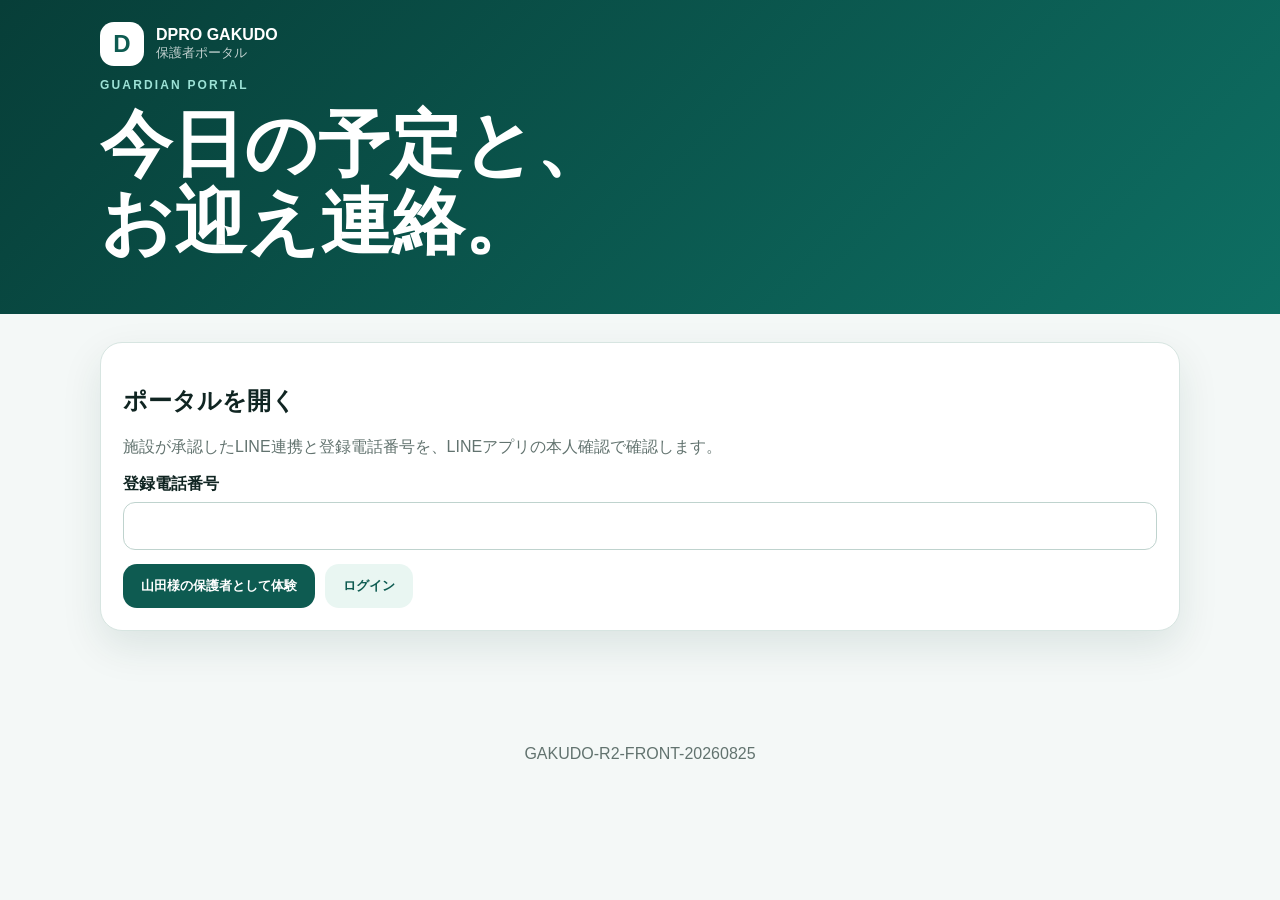
==== commit 44b16846: "GAKUDO R2 secure production LINE identity client flow" ====
--- a/member.html
+++ b/member.html
@@ -1,5 +1,5 @@
 <!DOCTYPE html>
-<html lang="ja"><head><meta charset="utf-8"/><meta content="width=device-width,initial-scale=1,viewport-fit=cover" name="viewport"/><meta content="#0e5b51" name="theme-color"/><meta content="noindex,nofollow" name="robots"/><title>DPRO 学童保育｜保護者ポータル</title><link href="styles.css" rel="stylesheet"/><script src="https://static.line-scdn.net/liff/edge/2/sdk.js"></script></head><body><header class="hero compact"><div class="wrap brand"><span class="mark">D</span><div><strong>DPRO GAKUDO</strong><small>保護者ポータル</small></div></div><div class="wrap"><p class="eyebrow">GUARDIAN PORTAL</p><h1>今日の予定と、<br/>お迎え連絡。</h1></div></header><main class="wrap main"><div aria-live="polite" class="status" id="status"></div><section class="card" id="login"><h2>ポータルを開く</h2><p class="hint">施設が承認したLINE連携と登録電話番号を確認します。</p><div class="field"><label for="lineUserId">LINEユーザーID</label><input autocomplete="off" class="control" id="lineUserId"/></div><div class="field"><label for="phone">登録電話番号</label><input class="control" id="phone" inputmode="tel" type="tel"/></div><div class="buttons"><button class="btn primary" id="demoLogin" type="button">山田様の保護者として体験</button><button class="btn secondary" id="loginBtn" type="button">ログイン</button></div></section><section class="hidden" id="portal"><div class="card profile"><div><span class="badge">保護者</span><h2 id="guardianName"></h2><p class="muted" id="facilityName"></p></div><button class="btn danger" id="logout" type="button">ログアウト</button></div><section class="card"><div class="section-head"><h2>児童・利用予定</h2><button class="mini" id="reload" type="button">更新</button></div><div id="children"></div></section><section class="card"><h2>欠席・利用変更</h2><form id="changeForm"><div class="two"><div class="field"><label>児童</label><select class="control" id="changeChild"></select></div><div class="field"><label>対象日</label><input class="control" id="changeDate" required="" type="date"/></div></div><div class="field"><label>申請内容</label><select class="control" id="changeType"><option value="absence">欠席</option><option value="add_day">利用日を追加</option><option value="change_arrival">入室時刻を変更</option><option value="change_departure">退室時刻を変更</option><option value="change_method">退室方法を変更</option></select></div><div class="two"><div class="field"><label>入室時刻</label><input class="control" id="arrivalTime" step="1800" type="time"/></div><div class="field"><label>退室時刻</label><input class="control" id="departureTime" step="1800" type="time"/></div></div><div class="field"><label>退室方法</label><select class="control" id="departureMethod"><option value="">変更なし</option><option value="guardian_pickup">保護者お迎え</option><option value="authorized_pickup">代理お迎え</option><option value="solo_return">一人帰り</option><option value="facility_shuttle">施設送迎</option><option value="other">その他</option></select></div><div class="field"><label>理由・連絡事項</label><textarea class="control" id="changeReason" maxlength="1000"></textarea></div><button class="btn primary" type="submit">申請を送信</button></form></section><section class="card"><h2>お迎え変更</h2><form id="pickupForm"><div class="two"><div class="field"><label>児童</label><select class="control" id="pickupChild"></select></div><div class="field"><label>対象日</label><input class="control" id="pickupDate" required="" type="date"/></div></div><div class="two"><div class="field"><label>退室時刻</label><input class="control" id="pickupTime" required="" step="1800" type="time"/></div><div class="field"><label>お迎え方法</label><select class="control" id="pickupMethod"><option value="guardian_pickup">保護者お迎え</option><option value="authorized_pickup">登録済み代理お迎え</option><option value="solo_return">一人帰り</option><option value="facility_shuttle">施設送迎</option><option value="other">その他</option></select></div></div><div class="field hidden" id="pickupPersonField"><label>代理お迎え者</label><select class="control" id="pickupPerson"></select></div><div class="field"><label>理由・確認事項</label><textarea class="control" id="pickupReason" maxlength="1000"></textarea></div><button class="btn primary" type="submit">お迎え変更を申請</button></form></section><section class="card"><h2>一人帰り許可申請</h2><form id="soloForm"><div class="field"><label>児童</label><select class="control" id="soloChild"></select></div><div class="two"><div class="field"><label>開始日</label><input class="control" id="soloFrom" required="" type="date"/></div><div class="field"><label>終了日</label><input class="control" id="soloTo" required="" type="date"/></div></div><div class="field"><label>許可曜日</label><div class="checks" id="weekdays"><label><input checked="" type="checkbox" value="1"/>月</label><label><input checked="" type="checkbox" value="2"/>火</label><label><input checked="" type="checkbox" value="3"/>水</label><label><input checked="" type="checkbox" value="4"/>木</label><label><input checked="" type="checkbox" value="5"/>金</label></div></div><div class="field"><label>帰宅開始時刻</label><input class="control" id="soloTime" required="" step="1800" type="time"/></div><div class="field"><label>帰宅経路</label><textarea class="control" id="routeNote" maxlength="1000"></textarea></div><div class="field"><label>緊急時の対応</label><textarea class="control" id="emergencyInstruction" maxlength="1000"></textarea></div><button class="btn primary" type="submit">許可申請を送信</button></form></section><section class="card holiday-card"><div class="section-head"><div><h2>長期休暇利用申請</h2><p class="muted">夏休みなどの利用希望日をまとめて申請します。</p></div><button class="mini" id="holidayReload" type="button">更新</button></div><div id="holidayPeriods"></div><form id="holidayForm"><div class="two"><div class="field"><label>児童</label><select class="control" id="holidayChild"></select></div><div class="field"><label>対象期間</label><select class="control" id="holidayPeriod"></select></div></div><div class="field"><label>利用希望日</label><div class="holiday-date-grid" id="holidayDates"></div></div><div class="two"><div class="field"><label>登所予定</label><input class="control" id="holidayArrival" step="1800" type="time" value="08:00"/></div><div class="field"><label>退所予定</label><input class="control" id="holidayDeparture" step="1800" type="time" value="18:00"/></div></div><div class="field"><label>退室方法</label><select class="control" id="holidayMethod"><option value="guardian_pickup">保護者お迎え</option><option value="authorized_pickup">登録済み代理お迎え</option><option value="solo_return">一人帰り</option><option value="facility_shuttle">施設送迎</option><option value="other">その他</option></select></div><div class="field"><label>連絡事項</label><textarea class="control" id="holidayNote" maxlength="2000"></textarea></div><button class="btn primary" type="submit">長期休暇利用を申請</button></form><h3>申請状況</h3><div id="holidayApplications"></div></section><section class="card"><h2>施設からのお知らせ</h2><div id="announcements"></div></section><section class="card"><h2>申請履歴</h2><div id="history"></div></section><section class="card"><h2>施設へ連絡</h2><form id="messageForm"><div class="field"><label>児童</label><select class="control" id="messageChild"><option value="">施設全体への連絡</option></select></div><div class="field"><label>件名</label><input class="control" id="messageSubject" maxlength="120"/></div><div class="field"><label>連絡内容</label><textarea class="control" id="messageBody" maxlength="2000" required=""></textarea></div><button class="btn primary" type="submit">施設へ送信</button></form><div id="messages"></div></section></section></main><footer class="footer"><span id="version"></span></footer><script src="config.js"></script><script src="common.js"></script><script src="member.js"></script><script>
+<html lang="ja"><head><meta charset="utf-8"/><meta content="width=device-width,initial-scale=1,viewport-fit=cover" name="viewport"/><meta content="#0e5b51" name="theme-color"/><meta content="noindex,nofollow" name="robots"/><title>DPRO 学童保育｜保護者ポータル</title><link href="styles.css" rel="stylesheet"/><script src="https://static.line-scdn.net/liff/edge/2/sdk.js"></script></head><body><header class="hero compact"><div class="wrap brand"><span class="mark">D</span><div><strong>DPRO GAKUDO</strong><small>保護者ポータル</small></div></div><div class="wrap"><p class="eyebrow">GUARDIAN PORTAL</p><h1>今日の予定と、<br/>お迎え連絡。</h1></div></header><main class="wrap main"><div aria-live="polite" class="status" id="status"></div><section class="card" id="login"><h2>ポータルを開く</h2><p class="hint">施設が承認したLINE連携と登録電話番号を、LINEアプリの本人確認で確認します。</p><div class="field"><label for="phone">登録電話番号</label><input class="control" id="phone" inputmode="tel" type="tel"/></div><div class="buttons"><button class="btn primary" id="demoLogin" type="button">山田様の保護者として体験</button><button class="btn secondary" id="loginBtn" type="button">ログイン</button></div></section><section class="hidden" id="portal"><div class="card profile"><div><span class="badge">保護者</span><h2 id="guardianName"></h2><p class="muted" id="facilityName"></p></div><button class="btn danger" id="logout" type="button">ログアウト</button></div><section class="card"><div class="section-head"><h2>児童・利用予定</h2><button class="mini" id="reload" type="button">更新</button></div><div id="children"></div></section><section class="card"><h2>欠席・利用変更</h2><form id="changeForm"><div class="two"><div class="field"><label>児童</label><select class="control" id="changeChild"></select></div><div class="field"><label>対象日</label><input class="control" id="changeDate" required="" type="date"/></div></div><div class="field"><label>申請内容</label><select class="control" id="changeType"><option value="absence">欠席</option><option value="add_day">利用日を追加</option><option value="change_arrival">入室時刻を変更</option><option value="change_departure">退室時刻を変更</option><option value="change_method">退室方法を変更</option></select></div><div class="two"><div class="field"><label>入室時刻</label><input class="control" id="arrivalTime" step="1800" type="time"/></div><div class="field"><label>退室時刻</label><input class="control" id="departureTime" step="1800" type="time"/></div></div><div class="field"><label>退室方法</label><select class="control" id="departureMethod"><option value="">変更なし</option><option value="guardian_pickup">保護者お迎え</option><option value="authorized_pickup">代理お迎え</option><option value="solo_return">一人帰り</option><option value="facility_shuttle">施設送迎</option><option value="other">その他</option></select></div><div class="field"><label>理由・連絡事項</label><textarea class="control" id="changeReason" maxlength="1000"></textarea></div><button class="btn primary" type="submit">申請を送信</button></form></section><section class="card"><h2>お迎え変更</h2><form id="pickupForm"><div class="two"><div class="field"><label>児童</label><select class="control" id="pickupChild"></select></div><div class="field"><label>対象日</label><input class="control" id="pickupDate" required="" type="date"/></div></div><div class="two"><div class="field"><label>退室時刻</label><input class="control" id="pickupTime" required="" step="1800" type="time"/></div><div class="field"><label>お迎え方法</label><select class="control" id="pickupMethod"><option value="guardian_pickup">保護者お迎え</option><option value="authorized_pickup">登録済み代理お迎え</option><option value="solo_return">一人帰り</option><option value="facility_shuttle">施設送迎</option><option value="other">その他</option></select></div></div><div class="field hidden" id="pickupPersonField"><label>代理お迎え者</label><select class="control" id="pickupPerson"></select></div><div class="field"><label>理由・確認事項</label><textarea class="control" id="pickupReason" maxlength="1000"></textarea></div><button class="btn primary" type="submit">お迎え変更を申請</button></form></section><section class="card"><h2>一人帰り許可申請</h2><form id="soloForm"><div class="field"><label>児童</label><select class="control" id="soloChild"></select></div><div class="two"><div class="field"><label>開始日</label><input class="control" id="soloFrom" required="" type="date"/></div><div class="field"><label>終了日</label><input class="control" id="soloTo" required="" type="date"/></div></div><div class="field"><label>許可曜日</label><div class="checks" id="weekdays"><label><input checked="" type="checkbox" value="1"/>月</label><label><input checked="" type="checkbox" value="2"/>火</label><label><input checked="" type="checkbox" value="3"/>水</label><label><input checked="" type="checkbox" value="4"/>木</label><label><input checked="" type="checkbox" value="5"/>金</label></div></div><div class="field"><label>帰宅開始時刻</label><input class="control" id="soloTime" required="" step="1800" type="time"/></div><div class="field"><label>帰宅経路</label><textarea class="control" id="routeNote" maxlength="1000"></textarea></div><div class="field"><label>緊急時の対応</label><textarea class="control" id="emergencyInstruction" maxlength="1000"></textarea></div><button class="btn primary" type="submit">許可申請を送信</button></form></section><section class="card holiday-card"><div class="section-head"><div><h2>長期休暇利用申請</h2><p class="muted">夏休みなどの利用希望日をまとめて申請します。</p></div><button class="mini" id="holidayReload" type="button">更新</button></div><div id="holidayPeriods"></div><form id="holidayForm"><div class="two"><div class="field"><label>児童</label><select class="control" id="holidayChild"></select></div><div class="field"><label>対象期間</label><select class="control" id="holidayPeriod"></select></div></div><div class="field"><label>利用希望日</label><div class="holiday-date-grid" id="holidayDates"></div></div><div class="two"><div class="field"><label>登所予定</label><input class="control" id="holidayArrival" step="1800" type="time" value="08:00"/></div><div class="field"><label>退所予定</label><input class="control" id="holidayDeparture" step="1800" type="time" value="18:00"/></div></div><div class="field"><label>退室方法</label><select class="control" id="holidayMethod"><option value="guardian_pickup">保護者お迎え</option><option value="authorized_pickup">登録済み代理お迎え</option><option value="solo_return">一人帰り</option><option value="facility_shuttle">施設送迎</option><option value="other">その他</option></select></div><div class="field"><label>連絡事項</label><textarea class="control" id="holidayNote" maxlength="2000"></textarea></div><button class="btn primary" type="submit">長期休暇利用を申請</button></form><h3>申請状況</h3><div id="holidayApplications"></div></section><section class="card"><h2>施設からのお知らせ</h2><div id="announcements"></div></section><section class="card"><h2>申請履歴</h2><div id="history"></div></section><section class="card"><h2>施設へ連絡</h2><form id="messageForm"><div class="field"><label>児童</label><select class="control" id="messageChild"><option value="">施設全体への連絡</option></select></div><div class="field"><label>件名</label><input class="control" id="messageSubject" maxlength="120"/></div><div class="field"><label>連絡内容</label><textarea class="control" id="messageBody" maxlength="2000" required=""></textarea></div><button class="btn primary" type="submit">施設へ送信</button></form><div id="messages"></div></section></section></main><footer class="footer"><span id="version"></span></footer><script src="config.js"></script><script src="common.js"></script><script src="member.js"></script><script>
 /* GAKUDO-DEMO-PREVIEW-AUTOLOGIN-20260802 */
 (() => {
   const params = new URLSearchParams(window.location.search);
